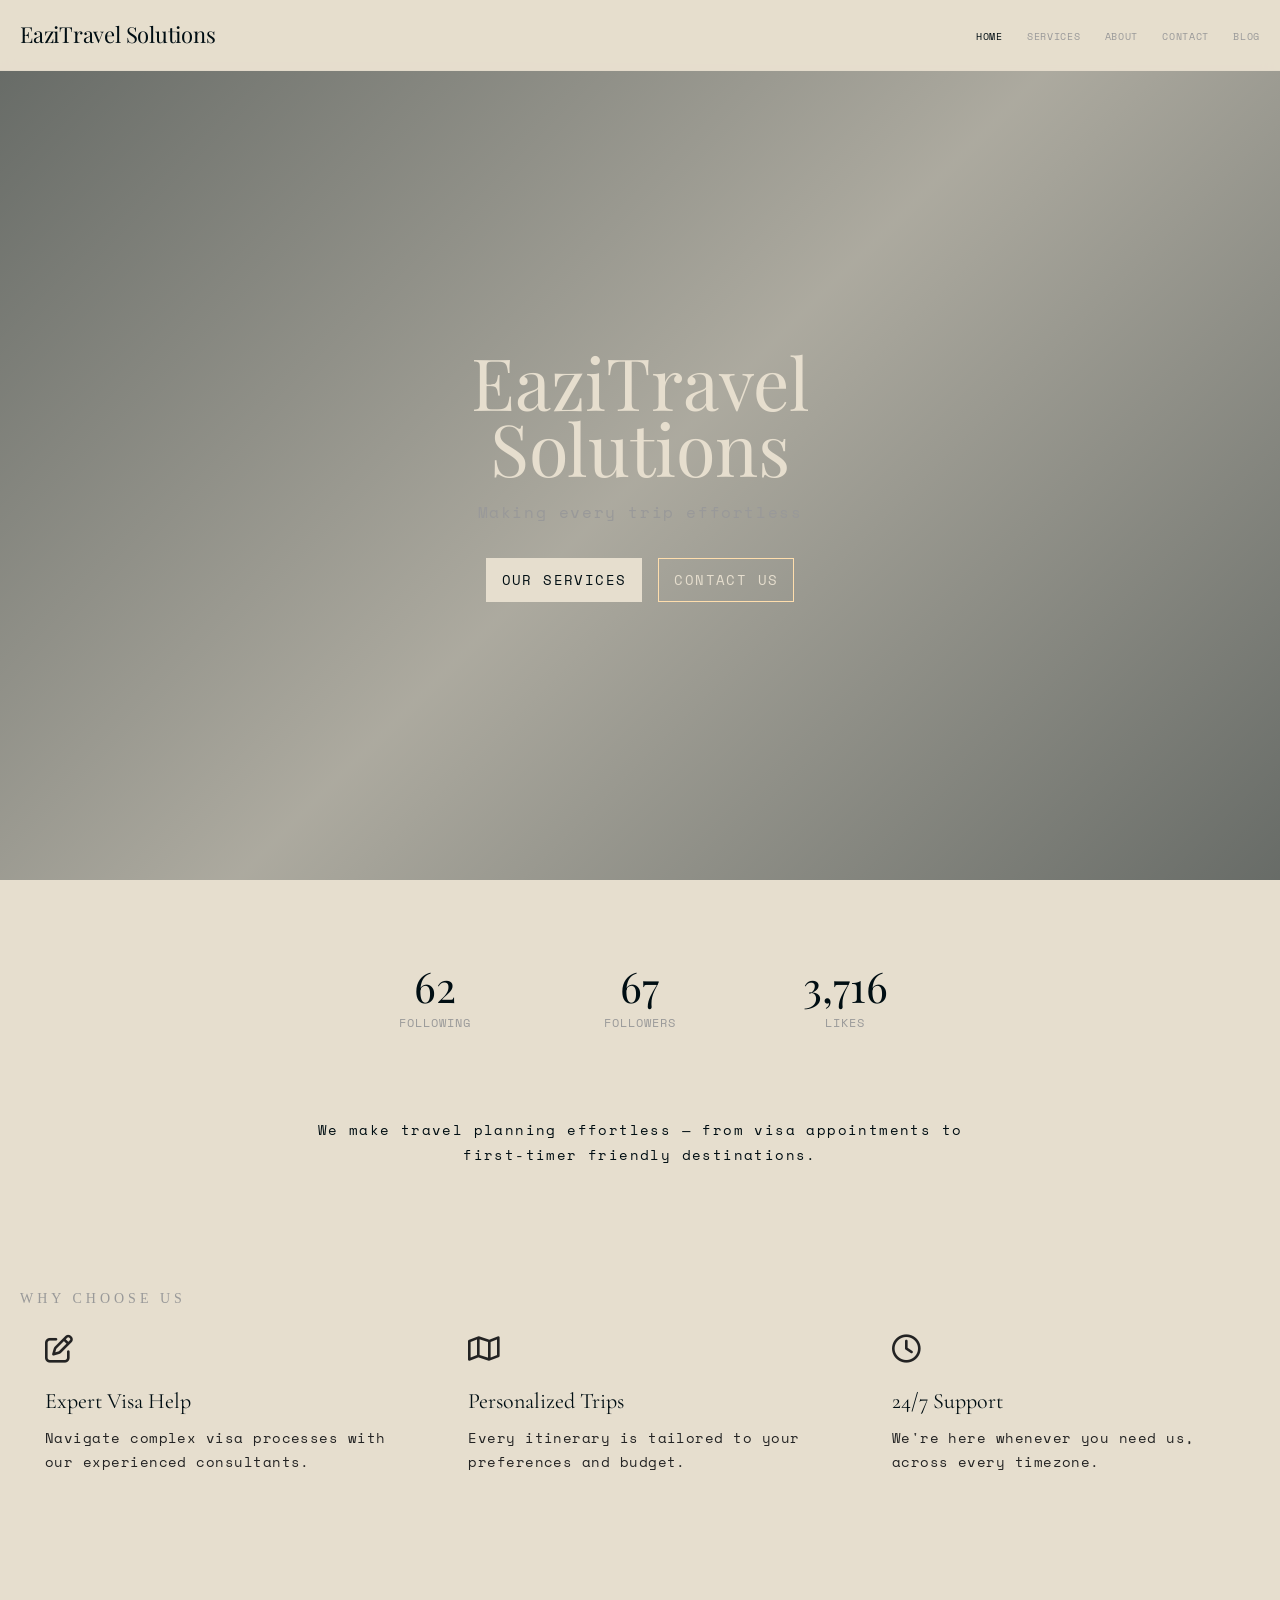
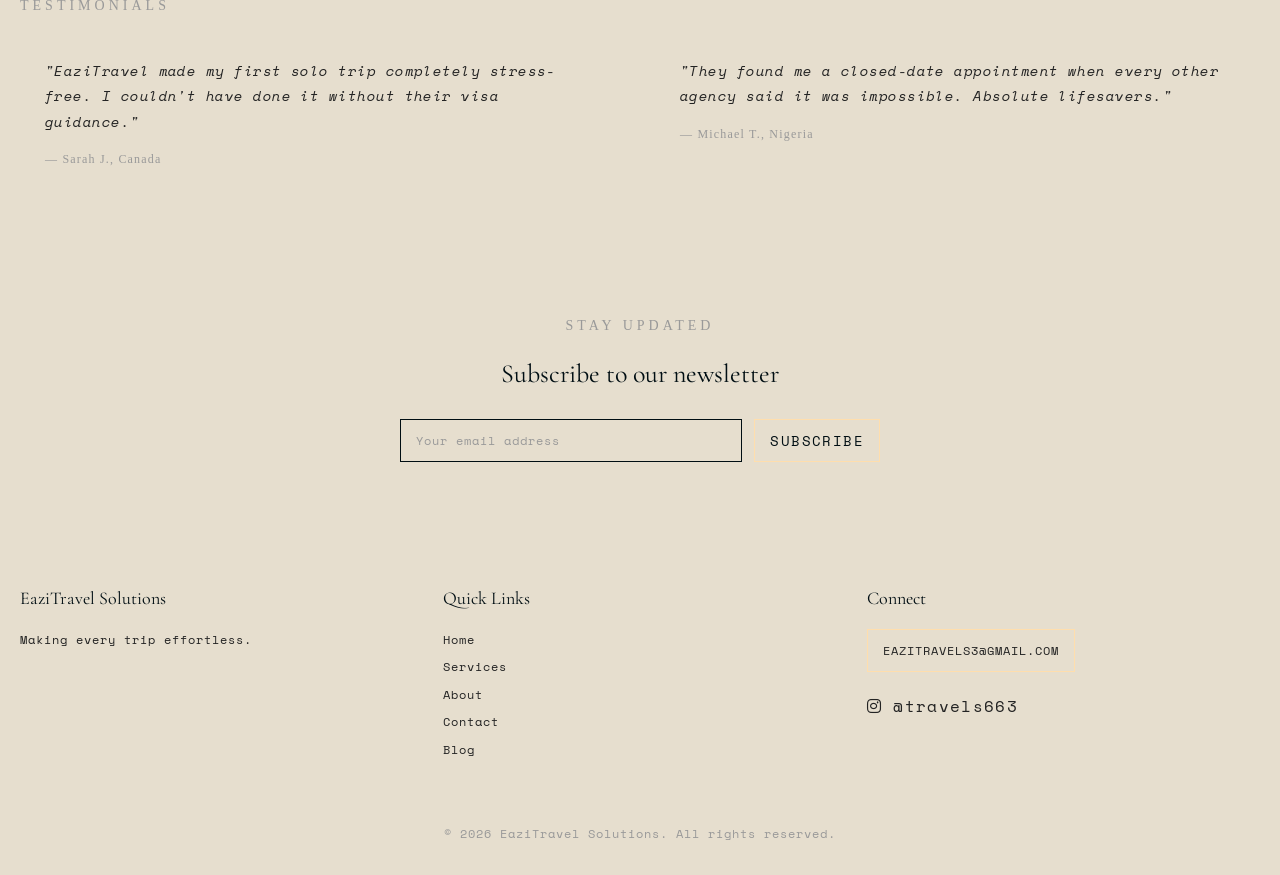
==== index.html @ ceca01e8 "Add homepage and global styles EaziTravel Solutions landing page with responsive design and travel-t" ====
<!DOCTYPE html>
<html lang="en">
<head>
  <meta charset="UTF-8">
  <meta name="viewport" content="width=device-width, initial-scale=1.0">
  <title>EaziTravel Solutions — Making every trip effortless</title>
  <meta name="description" content="EaziTravel Solutions — Travel & Tour Consultancy. Visa appointments, first-timer guidance, and curated travel planning.">
  <link rel="stylesheet" href="https://cdnjs.cloudflare.com/ajax/libs/font-awesome/6.5.1/css/all.min.css">
  <link href="https://fonts.googleapis.com/css2?family=Playfair+Display:ital@0;1&family=Space+Mono&family=Cormorant+Garamond:ital@0;1&display=swap" rel="stylesheet">
  <link rel="stylesheet" href="styles.css">
</head>
<body>

<header class="site-header">
  <nav class="navbar">
    <div class="logo"><a href="index.html">EaziTravel Solutions</a></div>
    <button class="hamburger" aria-label="Toggle navigation menu">
      <span></span>
      <span></span>
      <span></span>
    </button>
    <ul class="nav-links">
      <li><a href="index.html" class="active">Home</a></li>
      <li><a href="services.html">Services</a></li>
      <li><a href="about.html">About</a></li>
      <li><a href="contact.html">Contact</a></li>
      <li><a href="blog.html">Blog</a></li>
    </ul>
  </nav>
</header>

<main class="page-wrapper">

  <!-- Hero -->
  <section class="hero" style="background-image: url('https://images.unsplash.com/photo-1507525428034-b723cf961d3e?auto=format&fit=crop&w=1920&h=1080&q=80')">
    <div class="hero-content">
      <h1 class="hero-headline">EaziTravel<br>Solutions</h1>
      <p class="hero-subhead">Making every trip effortless</p>
      <div class="hero-actions">
        <a href="services.html" class="btn-filled btn-hero-filled">Our Services</a>
        <a href="contact.html" class="btn-outlined btn-hero-outlined">Contact Us</a>
      </div>
    </div>
  </section>

  <!-- Social Stats -->
  <div class="container">
    <div class="social-stats">
      <div class="stat-card">
        <div class="stat-number">62</div>
        <div class="stat-label">Following</div>
      </div>
      <div class="stat-card">
        <div class="stat-number">67</div>
        <div class="stat-label">Followers</div>
      </div>
      <div class="stat-card">
        <div class="stat-number">3,716</div>
        <div class="stat-label">Likes</div>
      </div>
    </div>
  </div>

  <!-- Intro -->
  <div class="container">
    <p class="intro-text">We make travel planning effortless — from visa appointments to first-timer friendly destinations.</p>
  </div>

  <!-- Why Choose Us -->
  <section class="section">
    <div class="container">
      <div class="section-label">Why Choose Us</div>
      <div class="features-grid">
        <div class="feature-card">
          <div class="feature-icon"><i class="fa-regular fa-pen-to-square"></i></div>
          <h3 class="feature-title">Expert Visa Help</h3>
          <p class="feature-desc">Navigate complex visa processes with our experienced consultants.</p>
        </div>
        <div class="feature-card">
          <div class="feature-icon"><i class="fa-regular fa-map"></i></div>
          <h3 class="feature-title">Personalized Trips</h3>
          <p class="feature-desc">Every itinerary is tailored to your preferences and budget.</p>
        </div>
        <div class="feature-card">
          <div class="feature-icon"><i class="fa-regular fa-clock"></i></div>
          <h3 class="feature-title">24/7 Support</h3>
          <p class="feature-desc">We're here whenever you need us, across every timezone.</p>
        </div>
      </div>
    </div>
  </section>

  <!-- Testimonials -->
  <section class="section">
    <div class="container">
      <div class="section-label">Testimonials</div>
      <div class="testimonials-grid">
        <div class="testimonial-card">
          <p class="testimonial-quote">"EaziTravel made my first solo trip completely stress-free. I couldn't have done it without their visa guidance."</p>
          <p class="testimonial-author">— Sarah J., Canada</p>
        </div>
        <div class="testimonial-card">
          <p class="testimonial-quote">"They found me a closed-date appointment when every other agency said it was impossible. Absolute lifesavers."</p>
          <p class="testimonial-author">— Michael T., Nigeria</p>
        </div>
      </div>
    </div>
  </section>

  <!-- Newsletter -->
  <section class="newsletter">
    <div class="container">
      <p class="newsletter-label">Stay Updated</p>
      <h2 class="newsletter-title">Subscribe to our newsletter</h2>
      <form class="newsletter-form" id="newsletterForm">
        <input type="email" placeholder="Your email address" required aria-label="Email address">
        <button type="submit" class="btn-outlined amber-link">Subscribe</button>
      </form>
    </div>
  </section>

</main>

<footer class="site-footer">
  <div class="container">
    <div class="footer-grid">
      <div class="footer-col">
        <h4>EaziTravel Solutions</h4>
        <p>Making every trip effortless.</p>
      </div>
      <div class="footer-col">
        <h4>Quick Links</h4>
        <div class="footer-links">
          <a href="index.html">Home</a>
          <a href="services.html">Services</a>
          <a href="about.html">About</a>
          <a href="contact.html">Contact</a>
          <a href="blog.html">Blog</a>
        </div>
      </div>
      <div class="footer-col">
        <h4>Connect</h4>
        <a href="mailto:Eazitravels3@gmail.com" class="btn-outlined amber-link" style="display:inline-block;margin-bottom:12px;font-size:12px;">Eazitravels3@gmail.com</a>
        <a href="https://instagram.com/travels663" target="_blank" rel="noopener noreferrer" style="display:block;margin-top:8px;font-size:16px;"><i class="fa-brands fa-instagram"></i> @travels663</a>
      </div>
    </div>
    <div class="footer-bottom">
      &copy; 2026 EaziTravel Solutions. All rights reserved.
    </div>
  </div>
</footer>

<script src="script.js"></script>
</body>
</html>
---- styles.css ----
:root {
  --color-parchment: #e6dece;
  --color-deep-charcoal: #000e13;
  --color-ebony: #232323;
  --color-linen: #999999;
  --color-amber-glaze: #ffdead;

  --font-voyage: 'Playfair Display', 'Voyage', 'Georgia', serif;
  --font-gtsectradisplay: 'Cormorant Garamond', 'GTSectraDisplay', 'Georgia', serif;
  --font-times: 'Times New Roman', 'Times', serif;
  --font-gt-pressura-mono: 'Space Mono', 'GT Pressura Mono', 'Courier New', monospace;

  --text-caption: 10px;
  --text-body-sm: 12px;
  --text-body: 14px;
  --text-body-lg: 16px;

  --spacing-12: 12px;
  --spacing-16: 16px;
  --spacing-20: 20px;
  --spacing-24: 24px;
  --spacing-32: 32px;
  --spacing-60: 60px;

  --page-max-width: 1320px;
  --section-gap: 30px;
  --card-padding: 15px;
  --element-gap: 16px;

  --radius-cards: 0px;
  --radius-buttons: 0px;
}

*, *::before, *::after {
  margin: 0;
  padding: 0;
  box-sizing: border-box;
}

html {
  scroll-behavior: smooth;
}

body {
  background-color: var(--color-parchment);
  color: var(--color-deep-charcoal);
  font-family: var(--font-gt-pressura-mono);
  font-size: var(--text-body);
  line-height: 1.6;
  -webkit-font-smoothing: antialiased;
  -moz-osx-font-smoothing: grayscale;
}

img {
  max-width: 100%;
  height: auto;
  display: block;
}

a {
  color: inherit;
  text-decoration: none;
}

ul {
  list-style: none;
}

.container {
  max-width: var(--page-max-width);
  margin: 0 auto;
  padding: 0 20px;
}

.page-wrapper {
  padding-top: 70px;
}

/* --- Navigation --- */
.site-header {
  position: fixed;
  top: 0;
  left: 0;
  width: 100%;
  z-index: 1000;
  background: rgba(230, 222, 206, 0.92);
  backdrop-filter: blur(8px);
  -webkit-backdrop-filter: blur(8px);
  border-bottom: 1px solid transparent;
}

.navbar {
  max-width: var(--page-max-width);
  margin: 0 auto;
  padding: 0 20px;
  display: flex;
  align-items: center;
  justify-content: space-between;
  height: 70px;
}

.logo a {
  font-family: var(--font-voyage);
  font-size: 22px;
  font-weight: 400;
  color: var(--color-deep-charcoal);
  letter-spacing: -0.01em;
}

.nav-links {
  display: flex;
  align-items: center;
  gap: var(--spacing-24);
}

.nav-links a {
  font-family: var(--font-gt-pressura-mono);
  font-size: var(--text-caption);
  font-weight: 400;
  letter-spacing: 0.071em;
  text-transform: uppercase;
  color: var(--color-linen);
  transition: color 0.2s ease;
}

.nav-links a.active {
  color: var(--color-deep-charcoal);
}

.nav-links a:hover {
  color: var(--color-deep-charcoal);
}

.hamburger {
  display: none;
  flex-direction: column;
  gap: 5px;
  cursor: pointer;
  background: none;
  border: none;
  padding: 5px;
}

.hamburger span {
  display: block;
  width: 24px;
  height: 1.5px;
  background: var(--color-deep-charcoal);
  transition: all 0.3s ease;
}

/* --- Hero Section --- */
.hero {
  position: relative;
  min-height: 90vh;
  display: flex;
  align-items: center;
  justify-content: center;
  text-align: center;
  background-size: cover;
  background-position: center;
  background-attachment: fixed;
  overflow: hidden;
}

.hero::before {
  content: '';
  position: absolute;
  inset: 0;
  background: linear-gradient(
    135deg,
    rgba(0, 14, 19, 0.55) 0%,
    rgba(0, 14, 19, 0.25) 50%,
    rgba(0, 14, 19, 0.55) 100%
  );
  z-index: 1;
}

.hero-content {
  position: relative;
  z-index: 2;
  max-width: 800px;
  padding: 0 20px;
}

.hero-headline {
  font-family: var(--font-voyage);
  font-size: clamp(38px, 8vw, 72px);
  font-weight: 400;
  line-height: 0.92;
  color: var(--color-parchment);
  margin-bottom: var(--spacing-20);
  animation: breathe 8s ease-in-out infinite;
}

.hero-subhead {
  font-family: var(--font-gt-pressura-mono);
  font-size: var(--text-body-lg);
  letter-spacing: 0.1em;
  color: var(--color-linen);
  margin-bottom: var(--spacing-32);
}

.hero-actions {
  display: flex;
  gap: var(--spacing-16);
  justify-content: center;
  flex-wrap: wrap;
}

.hero-smaller {
  min-height: 40vh;
}

.hero-smaller .hero-headline {
  font-size: clamp(32px, 6vw, 56px);
}

/* --- Buttons --- */
.btn-filled {
  display: inline-block;
  background: var(--color-deep-charcoal);
  color: var(--color-parchment);
  font-family: var(--font-gt-pressura-mono);
  font-size: var(--text-body);
  letter-spacing: 0.1em;
  padding: 10px 15px;
  border: 1px solid var(--color-deep-charcoal);
  border-radius: var(--radius-buttons);
  cursor: pointer;
  transition: all 0.25s ease;
  text-transform: uppercase;
}

.btn-filled:hover {
  background: var(--color-ebony);
  border-color: var(--color-amber-glaze);
}

.btn-outlined {
  display: inline-block;
  background: transparent;
  color: var(--color-deep-charcoal);
  font-family: var(--font-gt-pressura-mono);
  font-size: var(--text-body);
  letter-spacing: 0.1em;
  padding: 10px 15px;
  border: 1px solid var(--color-amber-glaze);
  border-radius: var(--radius-buttons);
  cursor: pointer;
  transition: all 0.25s ease;
  text-transform: uppercase;
}

.btn-outlined:hover {
  background: var(--color-amber-glaze);
}

.btn-hero-filled {
  background: var(--color-parchment);
  color: var(--color-deep-charcoal);
  border-color: var(--color-parchment);
}

.btn-hero-filled:hover {
  background: var(--color-amber-glaze);
  border-color: var(--color-amber-glaze);
}

.btn-hero-outlined {
  color: var(--color-parchment);
  border-color: var(--color-amber-glaze);
}

.btn-hero-outlined:hover {
  background: var(--color-amber-glaze);
  color: var(--color-deep-charcoal);
}

/* --- Amber Link with slide-in underline --- */
.amber-link {
  position: relative;
  text-decoration: none;
  display: inline-block;
}

.amber-link::after {
  content: '';
  position: absolute;
  bottom: -2px;
  left: 0;
  width: 0;
  height: 1px;
  background: var(--color-amber-glaze);
  transition: width 0.3s ease;
}

.amber-link:hover::after {
  width: 100%;
}

/* --- Section Styles --- */
.section {
  padding: var(--spacing-60) 0;
}

.section-label {
  font-family: var(--font-times);
  font-size: var(--text-body);
  letter-spacing: 0.286em;
  text-transform: uppercase;
  color: var(--color-linen);
  margin-bottom: var(--spacing-16);
}

.section-title {
  font-family: var(--font-gtsectradisplay);
  font-size: 26px;
  font-weight: 400;
  line-height: 1.2;
  color: var(--color-deep-charcoal);
  margin-bottom: var(--spacing-20);
}

/* --- Ghost Card --- */
.ghost-card {
  background: transparent;
  border: 1px solid transparent;
  border-radius: var(--radius-cards);
  padding: 0 var(--spacing-24);
  padding-top: 0;
  padding-bottom: 0;
  transition: border-color 0.3s ease;
}

.ghost-card:hover {
  border-color: var(--color-parchment);
}

/* --- Social Stats --- */
.social-stats {
  display: grid;
  grid-template-columns: repeat(3, 1fr);
  gap: var(--element-gap);
  margin: var(--spacing-60) auto;
  max-width: 600px;
}

.stat-card {
  text-align: center;
  padding: var(--spacing-24) var(--spacing-16);
  border: 1px solid transparent;
  transition: border-color 0.3s ease;
  background: transparent;
}

.stat-card:hover {
  border-color: var(--color-parchment);
}

.stat-number {
  font-family: var(--font-voyage);
  font-size: 42px;
  font-weight: 400;
  line-height: 1;
  color: var(--color-deep-charcoal);
}

.stat-label {
  font-family: var(--font-gt-pressura-mono);
  font-size: var(--text-body-sm);
  letter-spacing: 0.083em;
  color: var(--color-linen);
  margin-top: 6px;
  text-transform: uppercase;
}

/* --- Intro Paragraph --- */
.intro-text {
  max-width: 680px;
  margin: 0 auto var(--spacing-60);
  text-align: center;
  font-family: var(--font-gt-pressura-mono);
  font-size: var(--text-body);
  letter-spacing: 0.1em;
  color: var(--color-deep-charcoal);
  line-height: 1.8;
}

/* --- Why Choose Us / Features Grid --- */
.features-grid {
  display: grid;
  grid-template-columns: repeat(3, 1fr);
  gap: var(--section-gap);
}

.feature-card {
  padding: 0 var(--spacing-24);
  border: 1px solid transparent;
  border-radius: var(--radius-cards);
  transition: border-color 0.3s ease;
}

.feature-card:hover {
  border-color: var(--color-parchment);
}

.feature-icon {
  font-size: 28px;
  color: var(--color-ebony);
  margin-bottom: var(--spacing-16);
}

.feature-title {
  font-family: var(--font-gtsectradisplay);
  font-size: 22px;
  font-weight: 400;
  line-height: 1.2;
  margin-bottom: var(--spacing-12);
}

.feature-desc {
  font-family: var(--font-gt-pressura-mono);
  font-size: var(--text-body);
  letter-spacing: 0.033em;
  color: var(--color-ebony);
  line-height: 1.7;
}

/* --- Testimonials --- */
.testimonials-grid {
  display: grid;
  grid-template-columns: 1fr 1fr;
  gap: var(--section-gap);
}

.testimonial-card {
  padding: var(--spacing-24);
  border: 1px solid var(--color-parchment);
  border-radius: var(--radius-cards);
}

.testimonial-quote {
  font-family: var(--font-gt-pressura-mono);
  font-size: var(--text-body);
  font-style: italic;
  letter-spacing: 0.033em;
  line-height: 1.8;
  margin-bottom: var(--spacing-16);
  color: var(--color-ebony);
}

.testimonial-author {
  font-family: var(--font-times);
  font-size: var(--text-body-sm);
  letter-spacing: 0.1em;
  color: var(--color-linen);
}

/* --- Newsletter --- */
.newsletter {
  text-align: center;
  padding: var(--spacing-60) 0;
  border-top: 1px solid var(--color-parchment);
  border-bottom: 1px solid var(--color-parchment);
}

.newsletter-label {
  font-family: var(--font-times);
  font-size: var(--text-body);
  letter-spacing: 0.286em;
  text-transform: uppercase;
  color: var(--color-linen);
  margin-bottom: var(--spacing-16);
}

.newsletter-title {
  font-family: var(--font-gtsectradisplay);
  font-size: 26px;
  font-weight: 400;
  margin-bottom: var(--spacing-24);
}

.newsletter-form {
  display: flex;
  gap: var(--spacing-12);
  justify-content: center;
  max-width: 480px;
  margin: 0 auto;
}

.newsletter-form input[type="email"] {
  flex: 1;
  font-family: var(--font-gt-pressura-mono);
  font-size: var(--text-body-sm);
  padding: 10px 15px;
  border: 1px solid var(--color-deep-charcoal);
  border-radius: var(--radius-buttons);
  background: transparent;
  color: var(--color-deep-charcoal);
  outline: none;
  transition: border-color 0.3s ease;
}

.newsletter-form input[type="email"]:focus {
  border-color: var(--color-amber-glaze);
}

.newsletter-form input[type="email"]::placeholder {
  color: var(--color-linen);
  font-family: var(--font-gt-pressura-mono);
  font-size: var(--text-body-sm);
  letter-spacing: 0.083em;
}

/* --- Footer --- */
.site-footer {
  background: var(--color-parchment);
  padding: var(--spacing-60) 0 var(--spacing-32);
  border-top: 1px solid var(--color-parchment);
}

.footer-grid {
  display: grid;
  grid-template-columns: 1fr 1fr 1fr;
  gap: var(--section-gap);
  margin-bottom: var(--spacing-32);
}

.footer-col h4 {
  font-family: var(--font-gtsectradisplay);
  font-size: 18px;
  font-weight: 400;
  margin-bottom: var(--spacing-16);
}

.footer-col p,
.footer-col a {
  font-family: var(--font-gt-pressura-mono);
  font-size: var(--text-body-sm);
  letter-spacing: 0.083em;
  color: var(--color-ebony);
  line-height: 1.8;
  display: block;
}

.footer-links a {
  margin-bottom: 6px;
  transition: color 0.2s ease;
}

.footer-links a:hover {
  color: var(--color-deep-charcoal);
}

.footer-bottom {
  text-align: center;
  padding-top: var(--spacing-24);
  border-top: 1px solid var(--color-parchment);
  font-family: var(--font-gt-pressura-mono);
  font-size: var(--text-body-sm);
  letter-spacing: 0.083em;
  color: var(--color-linen);
}

/* --- Services Page --- */
.services-grid {
  display: grid;
  grid-template-columns: repeat(2, 1fr);
  gap: var(--section-gap);
}

.service-card {
  padding: var(--spacing-32) var(--spacing-24);
  border: 1px solid transparent;
  border-radius: var(--radius-cards);
  transition: border-color 0.3s ease;
  position: relative;
}

.service-card:hover {
  border-color: var(--color-parchment);
}

.service-icon {
  font-size: 32px;
  color: var(--color-ebony);
  margin-bottom: var(--spacing-16);
}

.service-title {
  font-family: var(--font-gtsectradisplay);
  font-size: 22px;
  font-weight: 400;
  line-height: 1.2;
  margin-bottom: var(--spacing-12);
}

.service-desc {
  font-family: var(--font-gt-pressura-mono);
  font-size: var(--text-body);
  letter-spacing: 0.033em;
  color: var(--color-ebony);
  line-height: 1.7;
}

.limited-badge {
  display: inline-block;
  border: 1px solid var(--color-amber-glaze);
  padding: 4px 10px;
  font-family: var(--font-gt-pressura-mono);
  font-size: var(--text-caption);
  letter-spacing: 0.071em;
  text-transform: uppercase;
  color: var(--color-deep-charcoal);
  margin-top: var(--spacing-12);
}

.cta-center {
  text-align: center;
  margin-top: var(--spacing-60);
}

/* --- About Page --- */
.split-layout {
  display: grid;
  grid-template-columns: 1fr 1fr;
  gap: var(--spacing-60);
  align-items: center;
}

.split-text .section-title {
  font-family: var(--font-voyage);
  font-size: clamp(32px, 5vw, 48px);
  font-weight: 400;
  line-height: 1;
  margin-bottom: var(--spacing-24);
}

.split-text p {
  font-family: var(--font-gt-pressura-mono);
  font-size: var(--text-body);
  letter-spacing: 0.033em;
  line-height: 1.8;
  color: var(--color-ebony);
  margin-bottom: var(--spacing-20);
}

.split-image img {
  width: 100%;
  aspect-ratio: 4 / 3;
  object-fit: cover;
  background-color: var(--color-ebony);
}

.country-grid {
  display: grid;
  grid-template-columns: repeat(4, 1fr);
  gap: var(--element-gap);
}

.country-card {
  text-align: center;
  padding: 0 var(--spacing-16);
}

.country-card .country-img {
  width: 100%;
  aspect-ratio: 1;
  object-fit: cover;
  margin-bottom: var(--spacing-12);
  background-color: var(--color-ebony);
}

.country-name {
  font-family: var(--font-gtsectradisplay);
  font-size: 20px;
  font-weight: 400;
}

/* --- Team --- */
.team-grid {
  display: grid;
  grid-template-columns: repeat(3, 1fr);
  gap: var(--section-gap);
}

.team-card {
  text-align: center;
}

.team-card img {
  width: 100%;
  aspect-ratio: 1;
  object-fit: cover;
  margin-bottom: var(--spacing-16);
  background-color: var(--color-ebony);
}

.team-name {
  font-family: var(--font-voyage);
  font-size: 22px;
  font-weight: 400;
  margin-bottom: 4px;
}

.team-role {
  font-family: var(--font-gt-pressura-mono);
  font-size: var(--text-body-sm);
  letter-spacing: 0.083em;
  color: var(--color-linen);
  text-transform: uppercase;
}

/* --- Contact Page --- */
.contact-layout {
  display: grid;
  grid-template-columns: 1fr 1fr;
  gap: var(--spacing-60);
}

.contact-headline {
  font-family: var(--font-voyage);
  font-size: clamp(36px, 5vw, 56px);
  font-weight: 400;
  line-height: 1;
  margin-bottom: var(--spacing-32);
}

.form-group {
  margin-bottom: var(--spacing-20);
}

.form-group label {
  display: block;
  font-family: var(--font-gt-pressura-mono);
  font-size: var(--text-body-sm);
  letter-spacing: 0.083em;
  text-transform: uppercase;
  margin-bottom: 6px;
  color: var(--color-ebony);
}

.form-group input,
.form-group textarea {
  width: 100%;
  font-family: var(--font-gt-pressura-mono);
  font-size: var(--text-body);
  padding: 12px 15px;
  border: 1px solid var(--color-deep-charcoal);
  border-radius: var(--radius-buttons);
  background: var(--color-parchment);
  color: var(--color-deep-charcoal);
  outline: none;
  transition: border-color 0.3s ease;
}

.form-group input:focus,
.form-group textarea:focus {
  border-color: var(--color-amber-glaze);
}

.form-group textarea {
  min-height: 140px;
  resize: vertical;
}

.contact-info {
  display: flex;
  flex-direction: column;
  gap: var(--spacing-24);
}

.contact-info-item {
  margin-bottom: var(--spacing-16);
}

.contact-info-item h4 {
  font-family: var(--font-gtsectradisplay);
  font-size: 18px;
  font-weight: 400;
  margin-bottom: var(--spacing-8);
}

.contact-info-item a,
.contact-info-item p {
  font-family: var(--font-gt-pressura-mono);
  font-size: var(--text-body-sm);
  letter-spacing: 0.083em;
  color: var(--color-ebony);
}

.contact-map img {
  width: 100%;
  aspect-ratio: 2 / 1;
  object-fit: cover;
  margin-top: var(--spacing-16);
  background-color: var(--color-ebony);
}

.cta-social {
  text-align: center;
  padding: var(--spacing-60) 0;
}

.cta-social h2 {
  font-family: var(--font-voyage);
  font-size: clamp(28px, 4vw, 42px);
  font-weight: 400;
  margin-bottom: var(--spacing-16);
}

.cta-social .social-link {
  font-family: var(--font-gt-pressura-mono);
  font-size: var(--text-body-lg);
  display: inline-flex;
  align-items: center;
  gap: 8px;
  margin-top: var(--spacing-12);
}

.cta-social .social-link i {
  font-size: 24px;
}

/* --- Blog Page --- */
.blog-grid {
  display: grid;
  grid-template-columns: repeat(3, 1fr);
  gap: var(--section-gap);
}

.blog-card {
  border: 1px solid transparent;
  border-radius: var(--radius-cards);
  transition: border-color 0.3s ease;
}

.blog-card:hover {
  border-color: var(--color-parchment);
}

.blog-card img {
  width: 100%;
  aspect-ratio: 3/2;
  object-fit: cover;
  margin-bottom: var(--spacing-16);
  background-color: var(--color-ebony);
}

.blog-card-title {
  font-family: var(--font-gtsectradisplay);
  font-size: 20px;
  font-weight: 400;
  line-height: 1.25;
  margin-bottom: var(--spacing-12);
  padding: 0 var(--spacing-24);
}

.blog-card-excerpt {
  font-family: var(--font-gt-pressura-mono);
  font-size: var(--text-body);
  letter-spacing: 0.033em;
  color: var(--color-ebony);
  line-height: 1.7;
  margin-bottom: var(--spacing-16);
  padding: 0 var(--spacing-24);
}

.blog-card .read-more {
  display: inline-block;
  margin: 0 var(--spacing-24);
  margin-bottom: var(--spacing-16);
  font-family: var(--font-gt-pressura-mono);
  font-size: var(--text-body-sm);
  letter-spacing: 0.083em;
  text-transform: uppercase;
}

/* --- Animations --- */
@keyframes breathe {
  0%, 100% { transform: scale(1); opacity: 0.9; }
  50% { transform: scale(1.02); opacity: 1; }
}

/* --- Responsive --- */
@media (max-width: 1024px) {
  .features-grid,
  .services-grid,
  .blog-grid {
    grid-template-columns: repeat(2, 1fr);
  }

  .country-grid {
    grid-template-columns: repeat(2, 1fr);
  }

  .team-grid {
    grid-template-columns: repeat(2, 1fr);
  }
}

@media (max-width: 768px) {
  .nav-links {
    position: fixed;
    top: 70px;
    left: 0;
    width: 100%;
    background: rgba(230, 222, 206, 0.98);
    backdrop-filter: blur(8px);
    -webkit-backdrop-filter: blur(8px);
    flex-direction: column;
    padding: var(--spacing-24) 20px;
    gap: var(--spacing-20);
    transform: translateY(-120%);
    opacity: 0;
    transition: transform 0.4s ease, opacity 0.4s ease;
    border-bottom: 1px solid var(--color-parchment);
    z-index: 999;
  }

  .nav-links.nav-open {
    transform: translateY(0);
    opacity: 1;
  }

  .nav-links a {
    font-size: var(--text-body-sm);
  }

  .hamburger {
    display: flex;
  }

  .hero {
    background-attachment: scroll;
    min-height: 70vh;
  }

  .hero-smaller {
    min-height: 30vh;
  }

  .social-stats {
    grid-template-columns: repeat(3, 1fr);
    gap: 10px;
  }

  .stat-number {
    font-size: 32px;
  }

  .features-grid,
  .services-grid,
  .blog-grid {
    grid-template-columns: 1fr;
  }

  .testimonials-grid,
  .split-layout,
  .contact-layout {
    grid-template-columns: 1fr;
  }

  .footer-grid {
    grid-template-columns: 1fr;
    gap: var(--spacing-24);
  }

  .country-grid {
    grid-template-columns: repeat(2, 1fr);
  }

  .team-grid {
    grid-template-columns: 1fr;
  }

  .newsletter-form {
    flex-direction: column;
    gap: var(--spacing-12);
  }

  .newsletter-form input[type="email"] {
    width: 100%;
  }

  .hero-actions {
    flex-direction: column;
    align-items: center;
  }
}

@media (max-width: 480px) {
  .social-stats {
    grid-template-columns: 1fr;
    max-width: 200px;
  }

  .country-grid {
    grid-template-columns: 1fr;
  }

  .stat-number {
    font-size: 36px;
  }
}
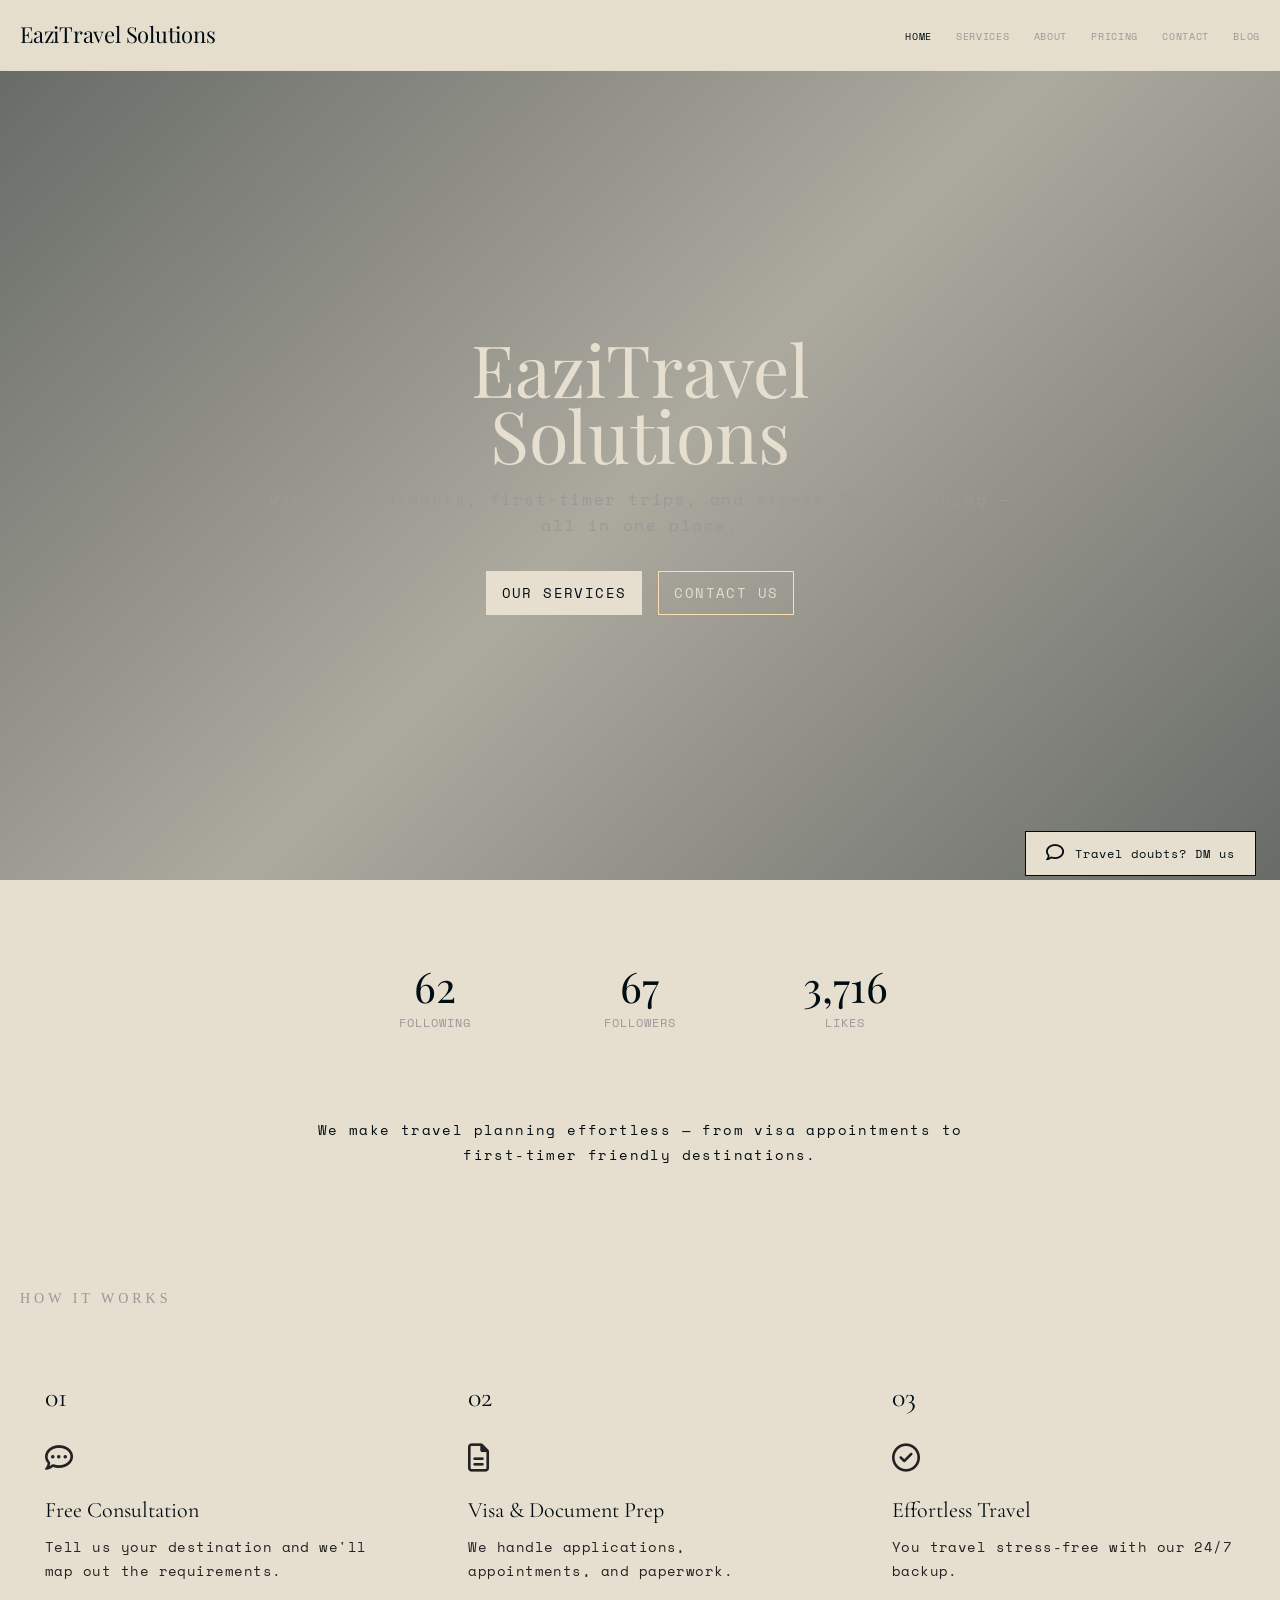
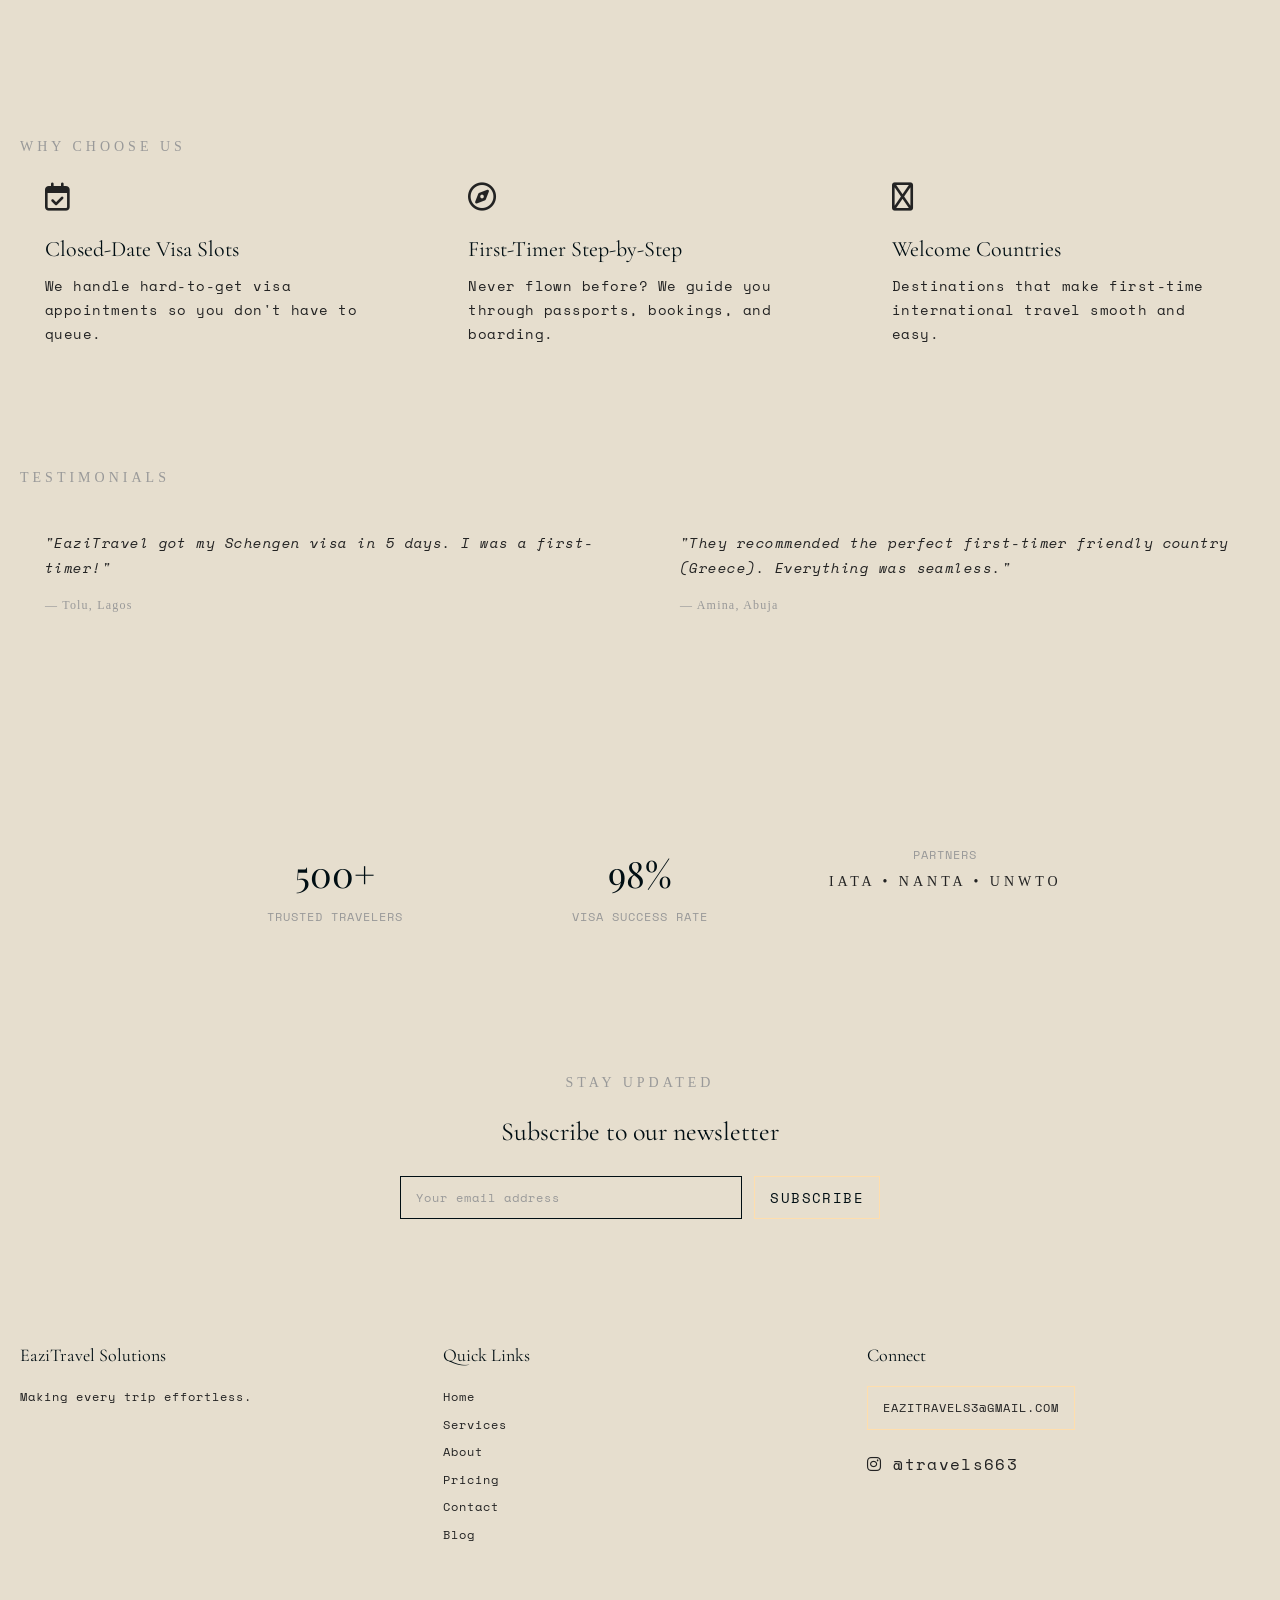
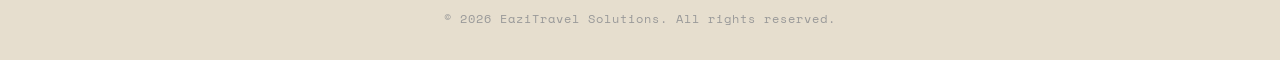
==== commit 7a9ff178: "Upgrade homepage with new sections and add pricing page Ultraworked with [Sisyphus](https://github.c" ====
--- a/index.html
+++ b/index.html
@@ -3,11 +3,31 @@
 <head>
   <meta charset="UTF-8">
   <meta name="viewport" content="width=device-width, initial-scale=1.0">
-  <title>EaziTravel Solutions — Making every trip effortless</title>
-  <meta name="description" content="EaziTravel Solutions — Travel & Tour Consultancy. Visa appointments, first-timer guidance, and curated travel planning.">
+  <title>EaziTravel Solutions — Travel Consultancy, Visa Appointments &amp; First-Timer Guidance</title>
+  <meta name="description" content="EaziTravel Solutions: expert travel consultancy for first-timers. Visa appointments, closed-date bookings, and stress-free trip planning. Based in Lagos, serving global travelers.">
+  <meta property="og:image" content="https://source.unsplash.com/featured/1200x630?luxury-travel,ocean">
   <link rel="stylesheet" href="https://cdnjs.cloudflare.com/ajax/libs/font-awesome/6.5.1/css/all.min.css">
   <link href="https://fonts.googleapis.com/css2?family=Playfair+Display:ital@0;1&family=Space+Mono&family=Cormorant+Garamond:ital@0;1&display=swap" rel="stylesheet">
   <link rel="stylesheet" href="styles.css">
+  <script type="application/ld+json">
+  {
+    "@context": "https://schema.org",
+    "@type": "LocalBusiness",
+    "name": "EaziTravel Solutions",
+    "description": "Travel & tour consultancy specializing in visa appointments, first-timer guidance, and stress-free trip planning.",
+    "url": "https://eazitravelsolutions.com",
+    "email": "Eazitravels3@gmail.com",
+    "areaServed": "Nigeria",
+    "contactPoint": {
+      "@type": "ContactPoint",
+      "contactType": "customer service",
+      "email": "Eazitravels3@gmail.com"
+    },
+    "sameAs": [
+      "https://instagram.com/travels663"
+    ]
+  }
+  </script>
 </head>
 <body>
 
@@ -23,6 +43,7 @@
       <li><a href="index.html" class="active">Home</a></li>
       <li><a href="services.html">Services</a></li>
       <li><a href="about.html">About</a></li>
+      <li><a href="pricing.html">Pricing</a></li>
       <li><a href="contact.html">Contact</a></li>
       <li><a href="blog.html">Blog</a></li>
     </ul>
@@ -32,10 +53,10 @@
 <main class="page-wrapper">
 
   <!-- Hero -->
-  <section class="hero" style="background-image: url('https://images.unsplash.com/photo-1507525428034-b723cf961d3e?auto=format&fit=crop&w=1920&h=1080&q=80')">
+  <section class="hero" style="background-image: url('https://source.unsplash.com/featured/1920x1080?luxury-yacht')">
     <div class="hero-content">
       <h1 class="hero-headline">EaziTravel<br>Solutions</h1>
-      <p class="hero-subhead">Making every trip effortless</p>
+      <p class="hero-subhead">Visa appointments, first‑timer trips, and stress‑free planning — all in one place.</p>
       <div class="hero-actions">
         <a href="services.html" class="btn-filled btn-hero-filled">Our Services</a>
         <a href="contact.html" class="btn-outlined btn-hero-outlined">Contact Us</a>
@@ -66,25 +87,52 @@
     <p class="intro-text">We make travel planning effortless — from visa appointments to first-timer friendly destinations.</p>
   </div>
 
+  <!-- How It Works -->
+  <section class="section">
+    <div class="container">
+      <div class="section-label">How It Works</div>
+      <div class="steps-grid">
+        <div class="step-card">
+          <div class="step-number">01</div>
+          <div class="feature-icon"><i class="fa-regular fa-comment-dots"></i></div>
+          <h3 class="feature-title">Free Consultation</h3>
+          <p class="feature-desc">Tell us your destination and we'll map out the requirements.</p>
+        </div>
+        <div class="step-card">
+          <div class="step-number">02</div>
+          <div class="feature-icon"><i class="fa-regular fa-file-lines"></i></div>
+          <h3 class="feature-title">Visa &amp; Document Prep</h3>
+          <p class="feature-desc">We handle applications, appointments, and paperwork.</p>
+        </div>
+        <div class="step-card">
+          <div class="step-number">03</div>
+          <div class="feature-icon"><i class="fa-regular fa-circle-check"></i></div>
+          <h3 class="feature-title">Effortless Travel</h3>
+          <p class="feature-desc">You travel stress-free with our 24/7 backup.</p>
+        </div>
+      </div>
+    </div>
+  </section>
+
   <!-- Why Choose Us -->
   <section class="section">
     <div class="container">
       <div class="section-label">Why Choose Us</div>
       <div class="features-grid">
         <div class="feature-card">
-          <div class="feature-icon"><i class="fa-regular fa-pen-to-square"></i></div>
-          <h3 class="feature-title">Expert Visa Help</h3>
-          <p class="feature-desc">Navigate complex visa processes with our experienced consultants.</p>
+          <div class="feature-icon"><i class="fa-regular fa-calendar-check"></i></div>
+          <h3 class="feature-title">Closed-Date Visa Slots</h3>
+          <p class="feature-desc">We handle hard-to-get visa appointments so you don't have to queue.</p>
         </div>
         <div class="feature-card">
-          <div class="feature-icon"><i class="fa-regular fa-map"></i></div>
-          <h3 class="feature-title">Personalized Trips</h3>
-          <p class="feature-desc">Every itinerary is tailored to your preferences and budget.</p>
+          <div class="feature-icon"><i class="fa-regular fa-compass"></i></div>
+          <h3 class="feature-title">First-Timer Step-by-Step</h3>
+          <p class="feature-desc">Never flown before? We guide you through passports, bookings, and boarding.</p>
         </div>
         <div class="feature-card">
-          <div class="feature-icon"><i class="fa-regular fa-clock"></i></div>
-          <h3 class="feature-title">24/7 Support</h3>
-          <p class="feature-desc">We're here whenever you need us, across every timezone.</p>
+          <div class="feature-icon"><i class="fa-regular fa-globe"></i></div>
+          <h3 class="feature-title">Welcome Countries</h3>
+          <p class="feature-desc">Destinations that make first-time international travel smooth and easy.</p>
         </div>
       </div>
     </div>
@@ -96,12 +144,32 @@
       <div class="section-label">Testimonials</div>
       <div class="testimonials-grid">
         <div class="testimonial-card">
-          <p class="testimonial-quote">"EaziTravel made my first solo trip completely stress-free. I couldn't have done it without their visa guidance."</p>
-          <p class="testimonial-author">— Sarah J., Canada</p>
+          <p class="testimonial-quote">"EaziTravel got my Schengen visa in 5 days. I was a first-timer!"</p>
+          <p class="testimonial-author">— Tolu, Lagos</p>
         </div>
         <div class="testimonial-card">
-          <p class="testimonial-quote">"They found me a closed-date appointment when every other agency said it was impossible. Absolute lifesavers."</p>
-          <p class="testimonial-author">— Michael T., Nigeria</p>
+          <p class="testimonial-quote">"They recommended the perfect first-timer friendly country (Greece). Everything was seamless."</p>
+          <p class="testimonial-author">— Amina, Abuja</p>
+        </div>
+      </div>
+    </div>
+  </section>
+
+  <!-- Trust Banner -->
+  <section class="section" style="padding-bottom:0;">
+    <div class="container">
+      <div class="trust-grid">
+        <div class="trust-card">
+          <div class="trust-number">500+</div>
+          <div class="trust-label">Trusted Travelers</div>
+        </div>
+        <div class="trust-card">
+          <div class="trust-number">98%</div>
+          <div class="trust-label">Visa Success Rate</div>
+        </div>
+        <div class="trust-card">
+          <div class="trust-label" style="margin-bottom:6px;">Partners</div>
+          <div class="trust-partners">IATA &bull; NANTA &bull; UNWTO</div>
         </div>
       </div>
     </div>
@@ -134,6 +202,7 @@
           <a href="index.html">Home</a>
           <a href="services.html">Services</a>
           <a href="about.html">About</a>
+          <a href="pricing.html">Pricing</a>
           <a href="contact.html">Contact</a>
           <a href="blog.html">Blog</a>
         </div>
@@ -150,6 +219,18 @@
   </div>
 </footer>
 
+<!-- Chat bubble -->
+<div class="chat-bubble">
+  <a href="https://instagram.com/travels663" target="_blank" rel="noopener noreferrer">
+    <i class="fa-regular fa-comment"></i> Travel doubts? DM us
+  </a>
+</div>
+
+<!-- Back to top -->
+<button id="backToTop" class="back-to-top" aria-label="Back to top">
+  <i class="fa-solid fa-arrow-up"></i>
+</button>
+
 <script src="script.js"></script>
 </body>
 </html>
--- a/styles.css
+++ b/styles.css
@@ -877,6 +877,391 @@
   text-transform: uppercase;
 }
 
+/* --- Steps Grid (How It Works) --- */
+.steps-grid {
+  display: grid;
+  grid-template-columns: repeat(3, 1fr);
+  gap: var(--section-gap);
+  margin-top: var(--spacing-32);
+}
+
+.step-card {
+  padding: var(--spacing-32) var(--spacing-24);
+  border: 1px solid transparent;
+  transition: border-color 0.3s ease;
+}
+.step-card:hover {
+  border-color: var(--color-parchment);
+}
+
+.step-number {
+  font-family: var(--font-gtsectradisplay);
+  font-size: 28px;
+  font-weight: 400;
+  color: var(--color-deep-charcoal);
+  margin-bottom: var(--spacing-16);
+}
+
+/* --- Trust Banner --- */
+.trust-grid {
+  display: grid;
+  grid-template-columns: repeat(3, 1fr);
+  gap: var(--element-gap);
+  margin: var(--spacing-60) auto;
+  max-width: 900px;
+}
+
+.trust-card {
+  text-align: center;
+  padding: var(--spacing-24) var(--spacing-16);
+  border: 1px solid transparent;
+  transition: border-color 0.3s ease;
+}
+.trust-card:hover {
+  border-color: var(--color-parchment);
+}
+
+.trust-number {
+  font-family: var(--font-voyage);
+  font-size: 36px;
+  font-weight: 400;
+  color: var(--color-deep-charcoal);
+  margin-bottom: 4px;
+}
+
+.trust-label {
+  font-family: var(--font-gt-pressura-mono);
+  font-size: var(--text-body-sm);
+  letter-spacing: 0.083em;
+  color: var(--color-linen);
+  text-transform: uppercase;
+}
+
+.trust-partners {
+  font-family: var(--font-times);
+  font-size: var(--text-body);
+  letter-spacing: 0.286em;
+  text-transform: uppercase;
+  color: var(--color-ebony);
+  line-height: 1.6;
+  margin-top: 6px;
+}
+
+/* --- Chat Bubble --- */
+.chat-bubble {
+  position: fixed;
+  bottom: 24px;
+  right: 24px;
+  z-index: 998;
+}
+
+.chat-bubble a {
+  display: flex;
+  align-items: center;
+  gap: 10px;
+  padding: 12px 20px;
+  border: 1px solid var(--color-deep-charcoal);
+  background: var(--color-parchment);
+  font-family: var(--font-gt-pressura-mono);
+  font-size: var(--text-body-sm);
+  letter-spacing: 0.083em;
+  color: var(--color-deep-charcoal);
+  transition: border-color 0.3s ease;
+  text-decoration: none;
+}
+
+.chat-bubble a:hover {
+  border-color: var(--color-amber-glaze);
+}
+
+.chat-bubble i {
+  font-size: 18px;
+}
+
+/* --- Back to Top --- */
+.back-to-top {
+  position: fixed;
+  bottom: 80px;
+  right: 24px;
+  z-index: 997;
+  width: 40px;
+  height: 40px;
+  display: flex;
+  align-items: center;
+  justify-content: center;
+  background: var(--color-deep-charcoal);
+  color: var(--color-parchment);
+  border: 1px solid var(--color-deep-charcoal);
+  cursor: pointer;
+  opacity: 0;
+  visibility: hidden;
+  transition: opacity 0.3s ease, visibility 0.3s ease, border-color 0.3s ease;
+  font-size: 16px;
+}
+.back-to-top.visible {
+  opacity: 1;
+  visibility: visible;
+}
+.back-to-top:hover {
+  border-color: var(--color-amber-glaze);
+}
+
+/* --- Service Details (details/summary) --- */
+.service-details {
+  margin-top: var(--spacing-16);
+  font-family: var(--font-gt-pressura-mono);
+  font-size: var(--text-body-sm);
+  letter-spacing: 0.033em;
+  color: var(--color-ebony);
+}
+
+.service-details summary {
+  display: inline-block;
+  cursor: pointer;
+  border: 1px solid var(--color-amber-glaze);
+  padding: 6px 12px;
+  font-size: var(--text-caption);
+  letter-spacing: 0.071em;
+  text-transform: uppercase;
+  color: var(--color-deep-charcoal);
+  transition: background 0.2s ease;
+  margin-bottom: var(--spacing-12);
+}
+.service-details summary:hover {
+  background: var(--color-amber-glaze);
+}
+
+.service-details[open] summary {
+  background: var(--color-amber-glaze);
+}
+
+.details-content {
+  padding: var(--spacing-16) 0;
+  border-top: 1px solid var(--color-parchment);
+}
+
+.details-content p {
+  margin-bottom: 6px;
+  line-height: 1.7;
+}
+
+.details-content strong {
+  font-weight: 400;
+  color: var(--color-deep-charcoal);
+}
+
+/* --- Comparison Table --- */
+.comparison-section {
+  margin-top: var(--spacing-60);
+  overflow-x: auto;
+}
+
+.comparison-table {
+  width: 100%;
+  border-collapse: collapse;
+  font-family: var(--font-gt-pressura-mono);
+  font-size: var(--text-body-sm);
+  letter-spacing: 0.083em;
+  margin-top: var(--spacing-20);
+}
+
+.comparison-table th,
+.comparison-table td {
+  border: 1px solid var(--color-parchment);
+  padding: 12px 16px;
+  text-align: left;
+}
+.comparison-table th {
+  font-weight: 400;
+  text-transform: uppercase;
+  color: var(--color-deep-charcoal);
+  background: transparent;
+}
+.comparison-table td {
+  color: var(--color-ebony);
+}
+.comparison-table td:first-child {
+  font-weight: 400;
+  color: var(--color-deep-charcoal);
+}
+
+/* --- Pricing Page --- */
+.pricing-grid {
+  display: grid;
+  grid-template-columns: repeat(4, 1fr);
+  gap: var(--section-gap);
+  margin-top: var(--spacing-32);
+}
+
+.pricing-card {
+  padding: var(--spacing-32) var(--spacing-20);
+  border: 1px solid transparent;
+  transition: border-color 0.3s ease;
+  display: flex;
+  flex-direction: column;
+}
+.pricing-card:hover {
+  border-color: var(--color-parchment);
+}
+.pricing-card.featured {
+  border-color: var(--color-amber-glaze);
+}
+
+.pricing-card-title {
+  font-family: var(--font-gtsectradisplay);
+  font-size: 20px;
+  font-weight: 400;
+  margin-bottom: var(--spacing-12);
+}
+
+.pricing-price {
+  font-family: var(--font-voyage);
+  font-size: 42px;
+  font-weight: 400;
+  line-height: 1;
+  color: var(--color-deep-charcoal);
+  margin-bottom: var(--spacing-20);
+}
+
+.pricing-features {
+  list-style: none;
+  margin-bottom: var(--spacing-24);
+  flex: 1;
+}
+
+.pricing-features li {
+  font-family: var(--font-gt-pressura-mono);
+  font-size: var(--text-body-sm);
+  letter-spacing: 0.083em;
+  color: var(--color-ebony);
+  padding: 6px 0;
+  border-bottom: 1px solid var(--color-parchment);
+}
+.pricing-features li:last-child {
+  border-bottom: none;
+}
+
+.pricing-card .btn-filled,
+.pricing-card .btn-outlined {
+  align-self: flex-start;
+}
+
+/* --- Mission Section --- */
+.mission-section {
+  text-align: center;
+  padding: var(--spacing-60) 0;
+  border-top: 1px solid var(--color-parchment);
+  border-bottom: 1px solid var(--color-parchment);
+  margin-bottom: var(--spacing-60);
+}
+
+.mission-headline {
+  font-family: var(--font-voyage);
+  font-size: clamp(28px, 4vw, 42px);
+  font-weight: 400;
+  line-height: 1.15;
+  color: var(--color-deep-charcoal);
+  margin-bottom: var(--spacing-20);
+}
+
+.mission-text {
+  font-family: var(--font-gt-pressura-mono);
+  font-size: var(--text-body);
+  letter-spacing: 0.033em;
+  color: var(--color-ebony);
+  max-width: 680px;
+  margin: 0 auto;
+  line-height: 1.8;
+}
+
+/* --- Certifications Grid --- */
+.cert-grid {
+  display: grid;
+  grid-template-columns: repeat(3, 1fr);
+  gap: var(--element-gap);
+  margin-top: var(--spacing-20);
+}
+
+.cert-card {
+  text-align: center;
+  padding: var(--spacing-24) var(--spacing-16);
+  border: 1px solid var(--color-amber-glaze);
+  font-family: var(--font-times);
+  font-size: var(--text-body);
+  letter-spacing: 0.286em;
+  text-transform: uppercase;
+  color: var(--color-ebony);
+  transition: background 0.2s ease;
+}
+.cert-card:hover {
+  background: rgba(255, 222, 173, 0.08);
+}
+
+/* --- Timeline --- */
+.timeline-section {
+  margin-top: var(--spacing-60);
+}
+
+.timeline {
+  position: relative;
+  padding-left: var(--spacing-32);
+  margin-top: var(--spacing-24);
+}
+.timeline::before {
+  content: '';
+  position: absolute;
+  left: 7px;
+  top: 0;
+  bottom: 0;
+  width: 1px;
+  background: var(--color-parchment);
+}
+
+.timeline-item {
+  position: relative;
+  padding-bottom: var(--spacing-24);
+}
+.timeline-item:last-child {
+  padding-bottom: 0;
+}
+
+.timeline-item::before {
+  content: '';
+  position: absolute;
+  left: calc(-1 * var(--spacing-32) + 3px);
+  top: 6px;
+  width: 9px;
+  height: 9px;
+  background: var(--color-parchment);
+  border: 1px solid var(--color-deep-charcoal);
+}
+
+.timeline-year {
+  font-family: var(--font-voyage);
+  font-size: 22px;
+  font-weight: 400;
+  color: var(--color-deep-charcoal);
+  margin-bottom: 2px;
+}
+
+.timeline-event {
+  font-family: var(--font-gt-pressura-mono);
+  font-size: var(--text-body-sm);
+  letter-spacing: 0.083em;
+  color: var(--color-ebony);
+}
+
+/* --- Service Card Scale on Hover --- */
+.service-card {
+  transition: border-color 0.3s ease, transform 0.3s ease;
+}
+.service-card:hover {
+  border-color: var(--color-parchment);
+  transform: scale(1.02);
+}
+
+/* --- Pricing link in nav (handled by existing styles) --- */
+
 /* --- Animations --- */
 @keyframes breathe {
   0%, 100% { transform: scale(1); opacity: 0.9; }
@@ -887,7 +1272,8 @@
 @media (max-width: 1024px) {
   .features-grid,
   .services-grid,
-  .blog-grid {
+  .blog-grid,
+  .pricing-grid {
     grid-template-columns: repeat(2, 1fr);
   }
 
@@ -952,7 +1338,14 @@
 
   .features-grid,
   .services-grid,
-  .blog-grid {
+  .blog-grid,
+  .pricing-grid,
+  .steps-grid {
+    grid-template-columns: 1fr;
+  }
+
+  .trust-grid,
+  .cert-grid {
     grid-template-columns: 1fr;
   }
 
@@ -975,6 +1368,14 @@
     grid-template-columns: 1fr;
   }
 
+  .comparison-table {
+    font-size: var(--text-caption);
+  }
+  .comparison-table th,
+  .comparison-table td {
+    padding: 8px 10px;
+  }
+
   .newsletter-form {
     flex-direction: column;
     gap: var(--spacing-12);
@@ -1003,4 +1404,20 @@
   .stat-number {
     font-size: 36px;
   }
-}
+
+  .pricing-grid {
+    grid-template-columns: 1fr;
+  }
+
+  .trust-grid {
+    grid-template-columns: 1fr;
+  }
+
+  .comparison-table {
+    font-size: var(--text-caption);
+  }
+  .comparison-table th,
+  .comparison-table td {
+    padding: 6px 8px;
+  }
+}
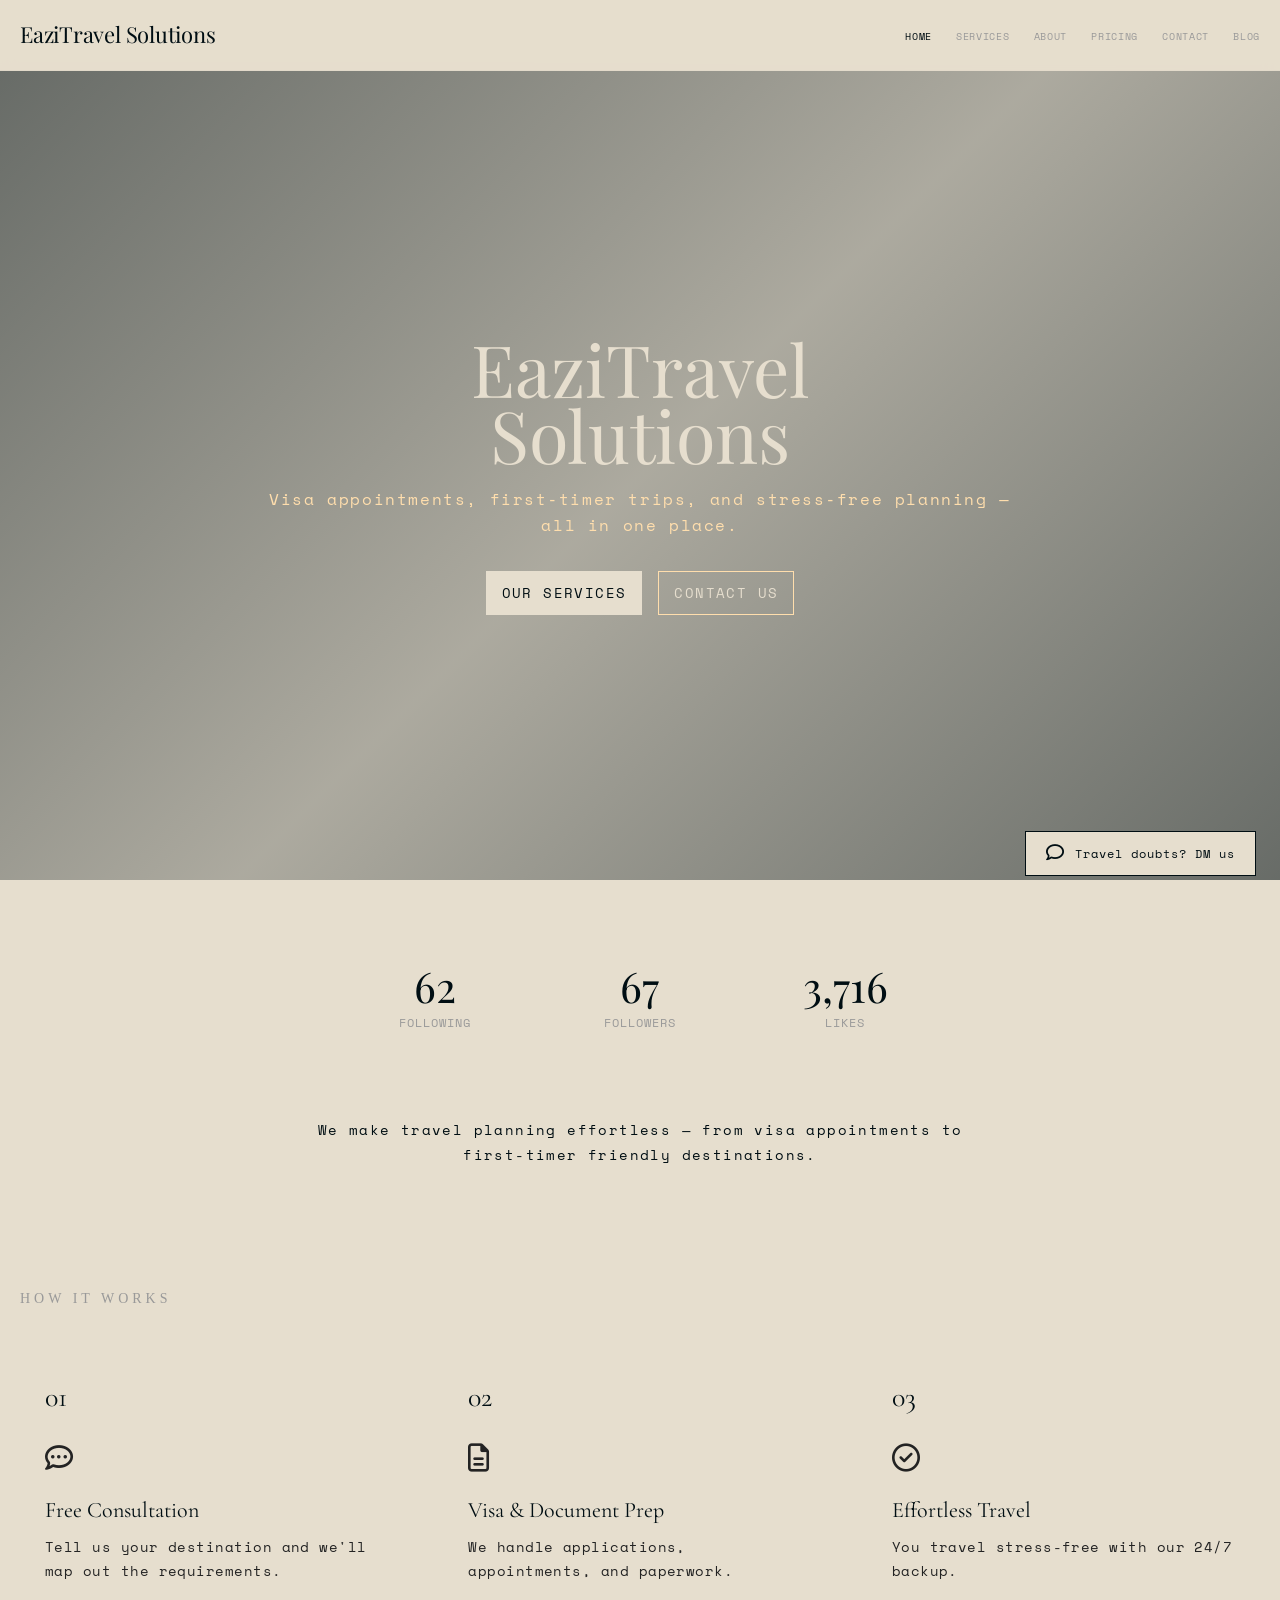
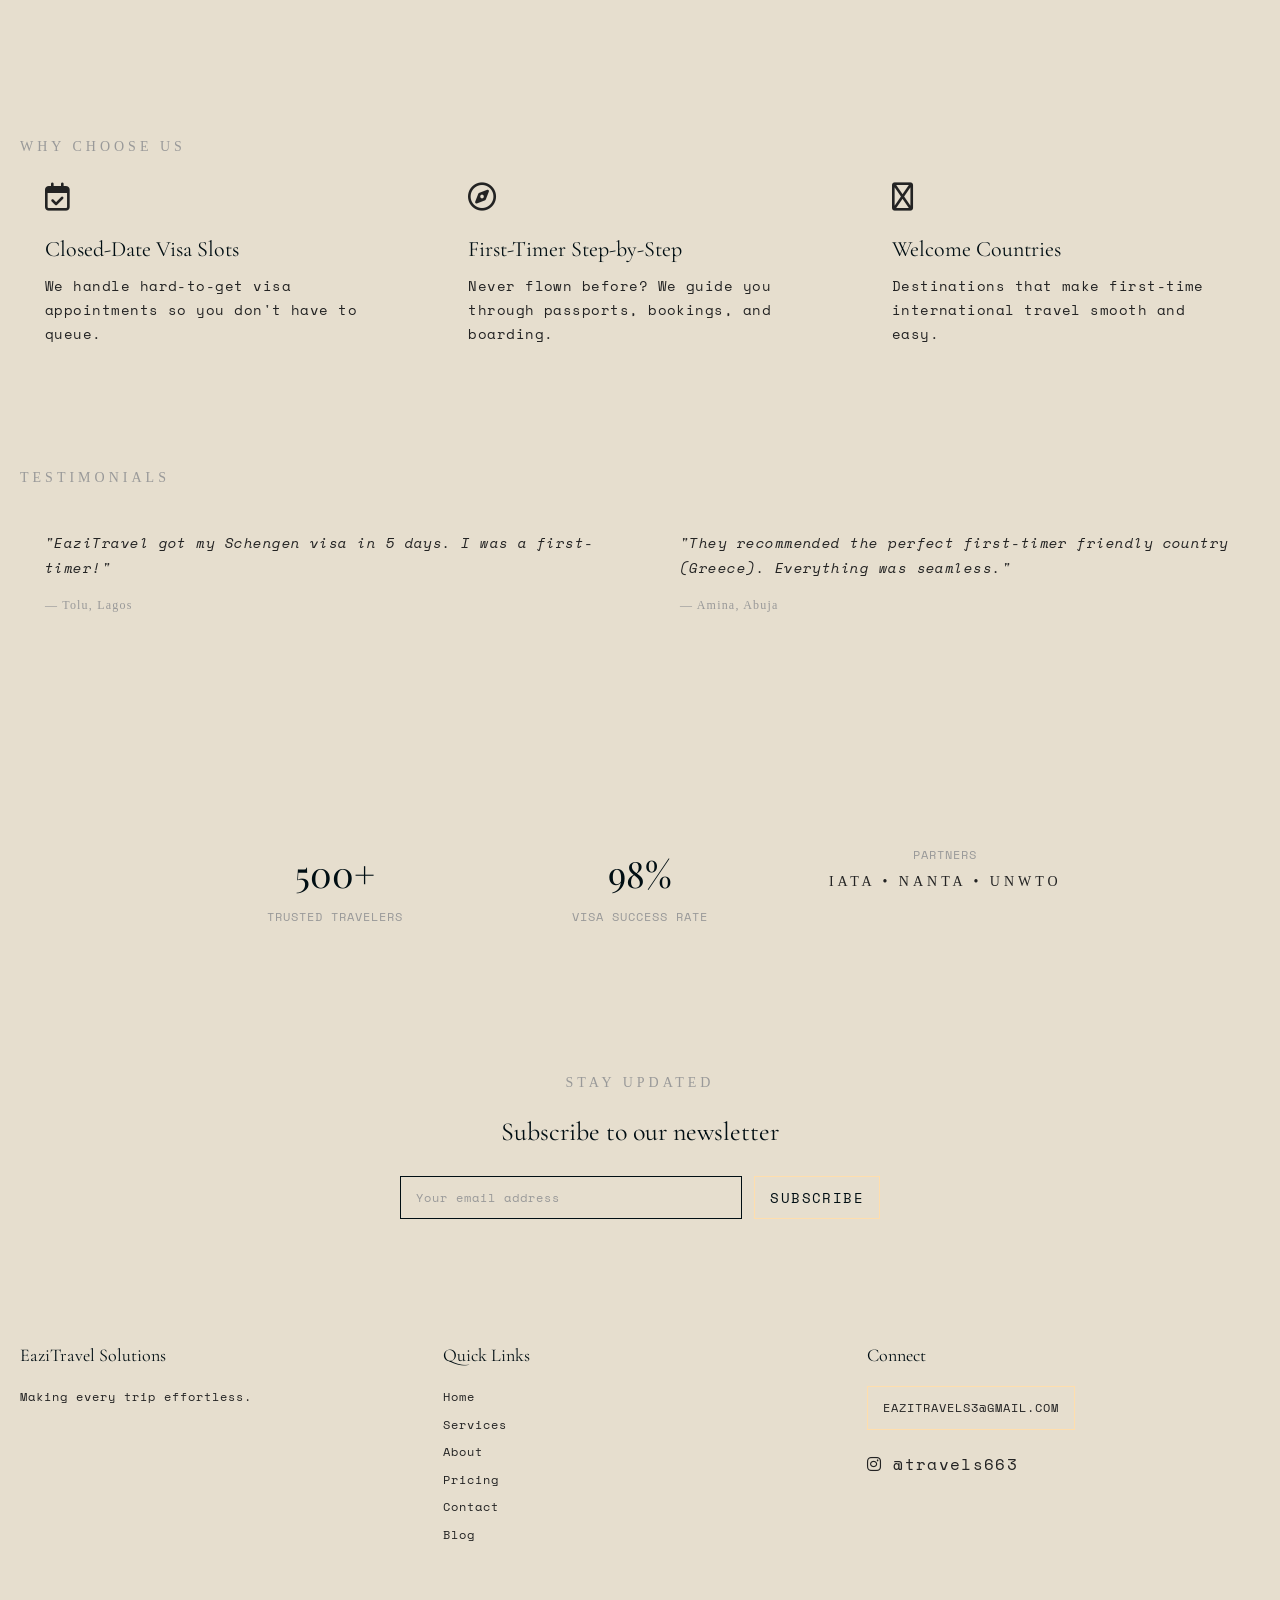
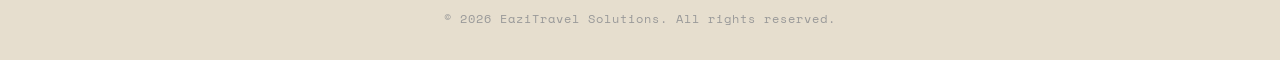
==== commit 1086f247: "Highlight hero subhead in amber glaze for better readability on dark background Ultraworked with [Si" ====
--- a/index.html
+++ b/index.html
@@ -5,7 +5,7 @@
   <meta name="viewport" content="width=device-width, initial-scale=1.0">
   <title>EaziTravel Solutions — Travel Consultancy, Visa Appointments &amp; First-Timer Guidance</title>
   <meta name="description" content="EaziTravel Solutions: expert travel consultancy for first-timers. Visa appointments, closed-date bookings, and stress-free trip planning. Based in Lagos, serving global travelers.">
-  <meta property="og:image" content="https://source.unsplash.com/featured/1200x630?luxury-travel,ocean">
+  <meta property="og:image" content="https://images.unsplash.com/photo-1778509391861-01926717d1fc?auto=format&fit=crop&w=1200&h=630&q=80">
   <link rel="stylesheet" href="https://cdnjs.cloudflare.com/ajax/libs/font-awesome/6.5.1/css/all.min.css">
   <link href="https://fonts.googleapis.com/css2?family=Playfair+Display:ital@0;1&family=Space+Mono&family=Cormorant+Garamond:ital@0;1&display=swap" rel="stylesheet">
   <link rel="stylesheet" href="styles.css">
@@ -53,10 +53,10 @@
 <main class="page-wrapper">
 
   <!-- Hero -->
-  <section class="hero" style="background-image: url('https://source.unsplash.com/featured/1920x1080?luxury-yacht')">
+  <section class="hero" style="background-image: url('https://images.unsplash.com/photo-1755307739588-0bf45e1e1ed6?auto=format&fit=crop&w=1920&h=1080&q=80')">
     <div class="hero-content">
       <h1 class="hero-headline">EaziTravel<br>Solutions</h1>
-      <p class="hero-subhead">Visa appointments, first‑timer trips, and stress‑free planning — all in one place.</p>
+      <p class="hero-subhead" style="color: var(--color-amber-glaze);">Visa appointments, first‑timer trips, and stress‑free planning — all in one place.</p>
       <div class="hero-actions">
         <a href="services.html" class="btn-filled btn-hero-filled">Our Services</a>
         <a href="contact.html" class="btn-outlined btn-hero-outlined">Contact Us</a>
